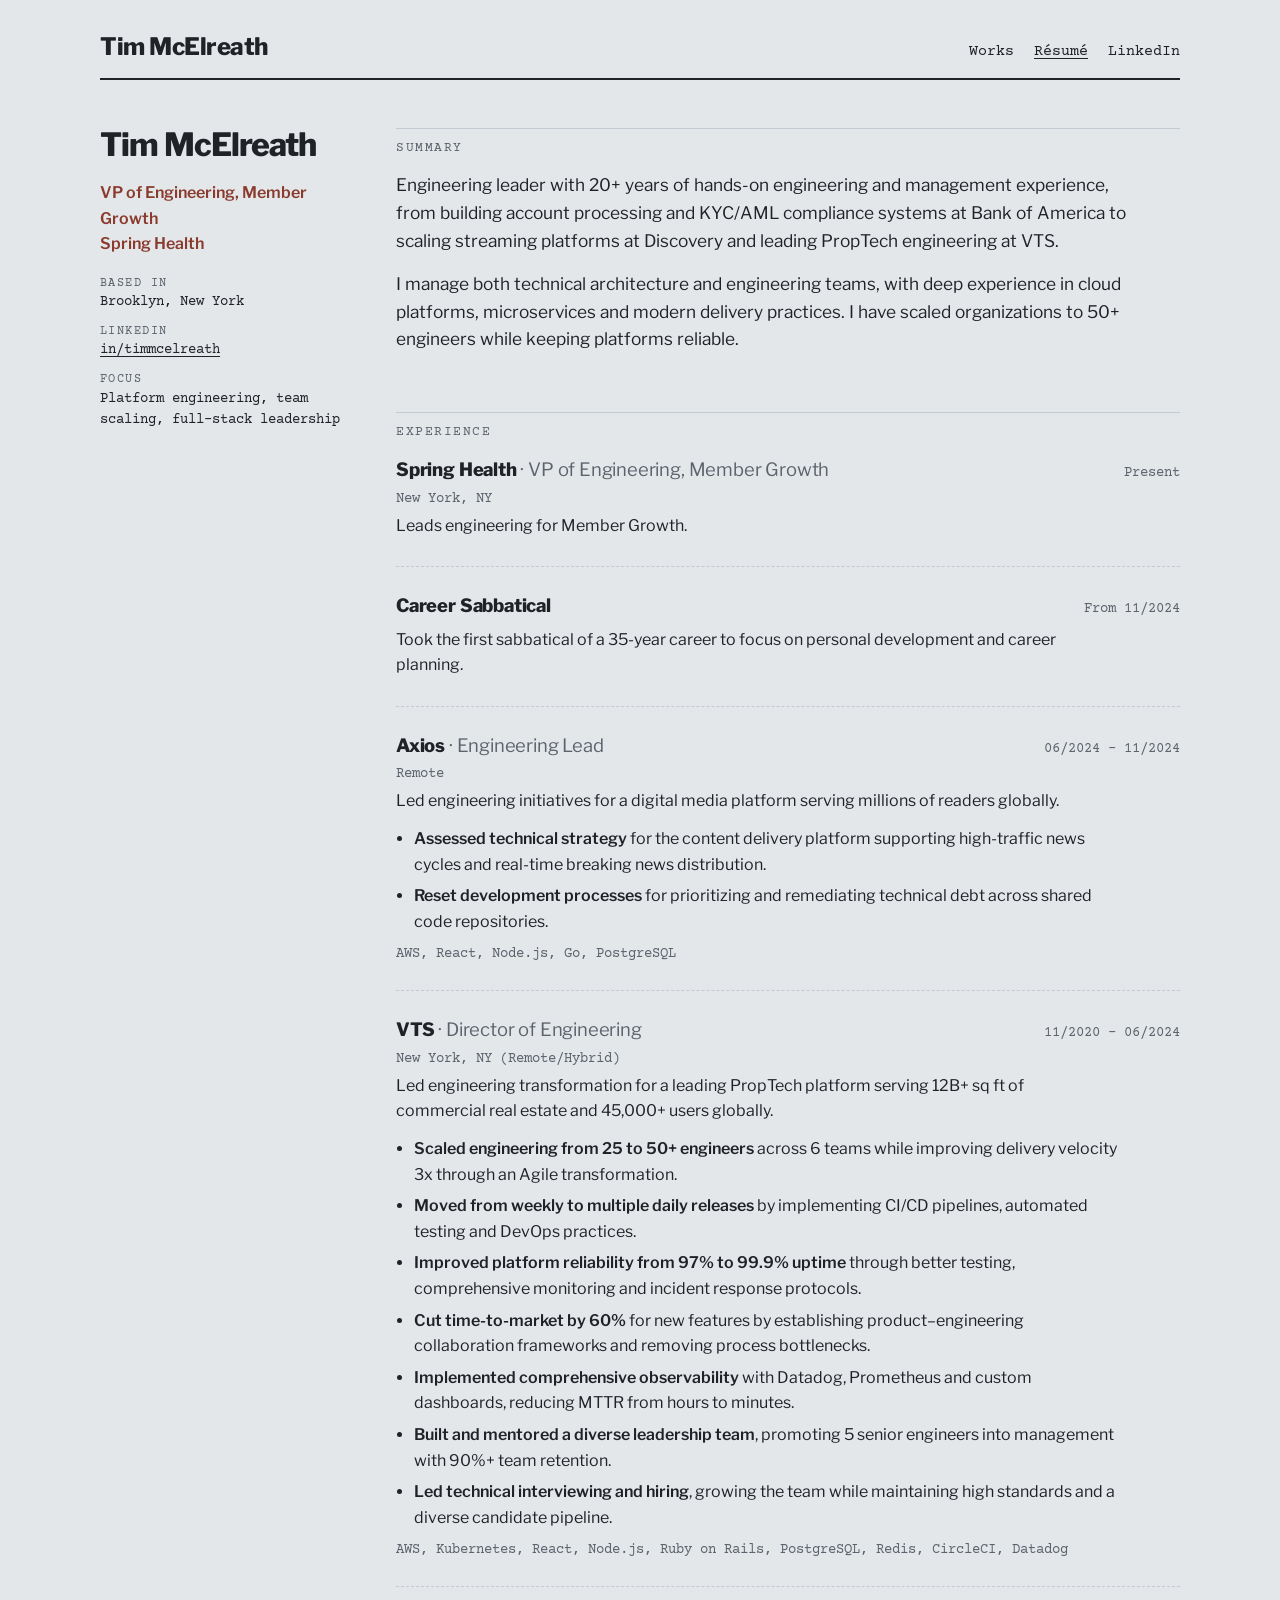
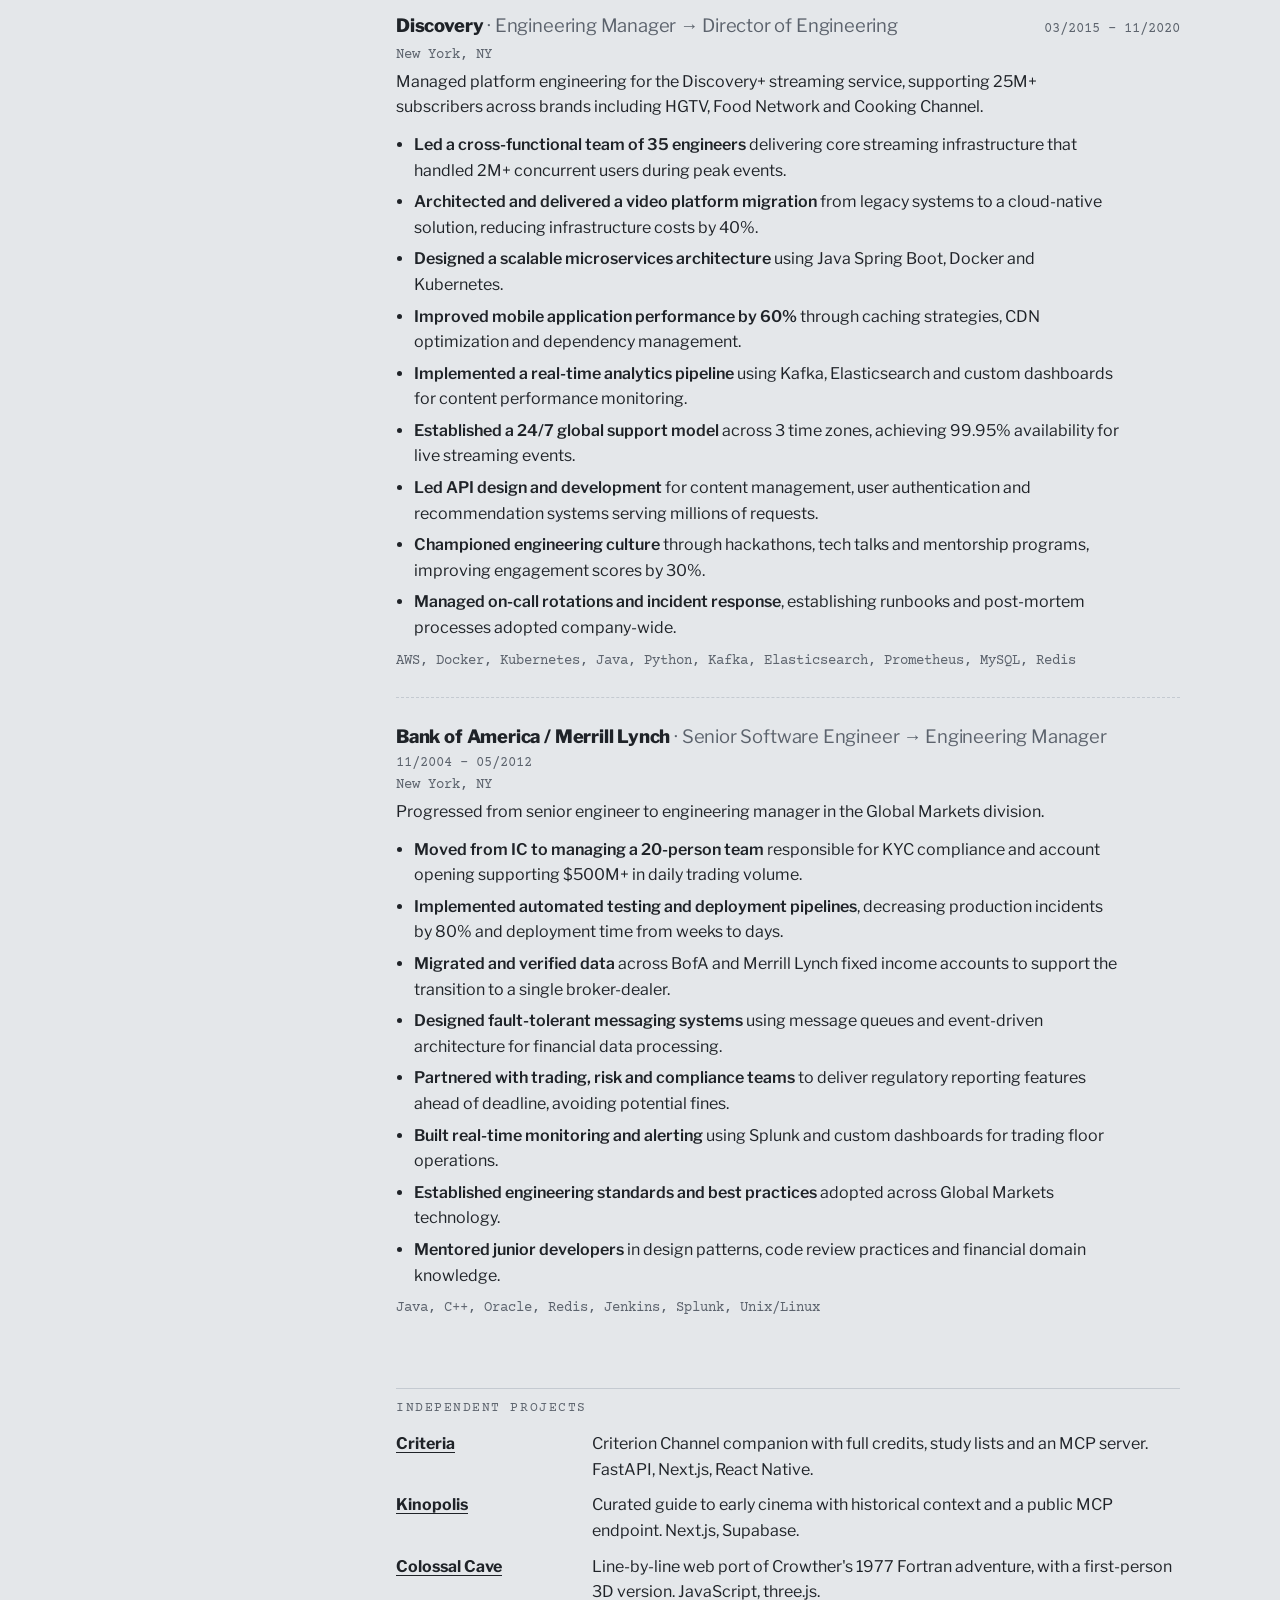
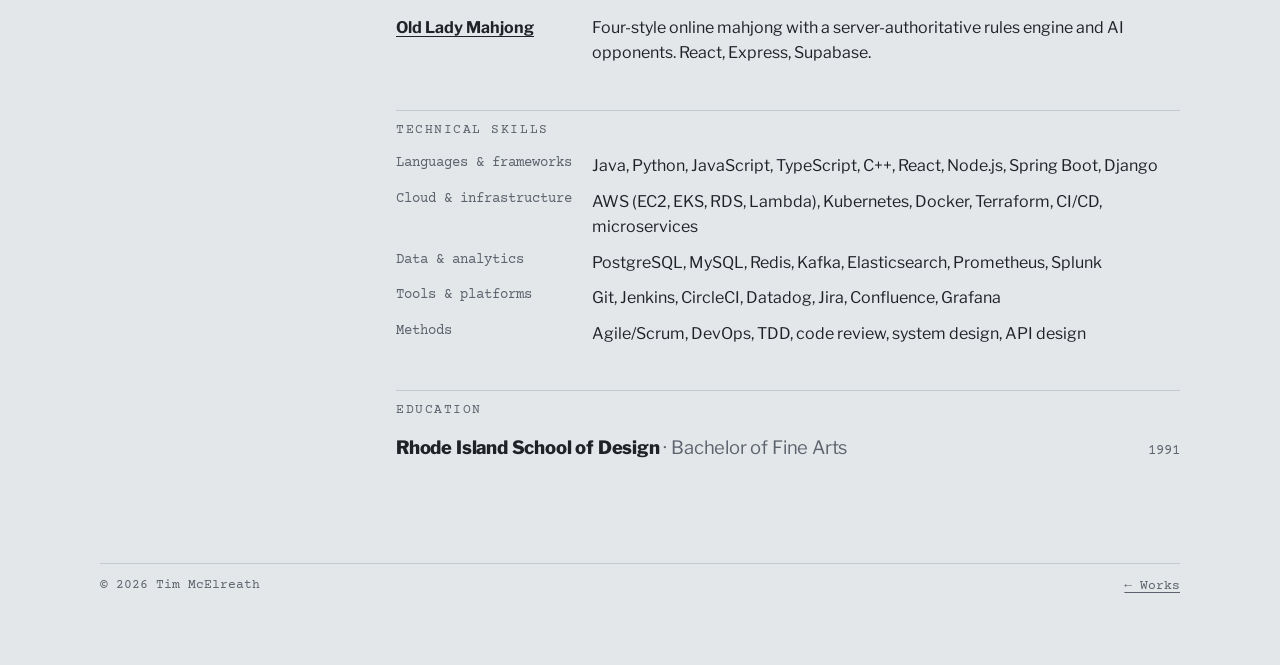
==== resume.html @ aeed2e9d "Add portfolio site with works and résumé Static "wall labels" site for Vercel: a home page presentin" ====
<!doctype html>
<html lang="en">
<head>
<meta charset="utf-8">
<meta name="viewport" content="width=device-width, initial-scale=1, viewport-fit=cover">
<title>Résumé · Tim McElreath</title>
<meta name="description" content="Résumé of Tim McElreath, VP of Engineering, Member Growth at Spring Health.">
<link rel="icon" href="data:image/svg+xml,%3Csvg xmlns='http://www.w3.org/2000/svg' viewBox='0 0 32 32'%3E%3Crect width='32' height='32' fill='%23fbfbf9'/%3E%3Crect x='1' y='1' width='30' height='30' fill='none' stroke='%231f2328' stroke-width='2'/%3E%3Ctext x='16' y='22' font-family='Arial' font-weight='800' font-size='14' text-anchor='middle' fill='%238a3b2e'%3ETM%3C/text%3E%3C/svg%3E">
<link rel="preconnect" href="https://fonts.googleapis.com">
<link rel="preconnect" href="https://fonts.gstatic.com" crossorigin>
<link rel="stylesheet" href="https://fonts.googleapis.com/css2?family=Courier+Prime:wght@400;700&family=Libre+Franklin:wght@400;600;800&display=swap">
<link rel="stylesheet" href="/styles.css">
</head>
<body>
<div class="page">
  <header class="top">
    <a class="name" href="/">Tim McElreath</a>
    <nav aria-label="Primary">
      <a href="/#works">Works</a>
      <a href="/resume" aria-current="page">Résumé</a>
      <a href="https://www.linkedin.com/in/timmcelreath/">LinkedIn</a>
    </nav>
  </header>

  <div class="cv">
    <aside>
      <h1>Tim McElreath</h1>
      <div class="role">VP of Engineering, Member Growth<br>Spring Health</div>
      <dl>
        <div><dt>Based in</dt><dd>Brooklyn, New York</dd></div>
        <div><dt>LinkedIn</dt><dd><a href="https://www.linkedin.com/in/timmcelreath/">in/timmcelreath</a></dd></div>
        <div><dt>Focus</dt><dd>Platform engineering, team scaling, full-stack leadership</dd></div>
      </dl>
    </aside>

    <main>
      <section class="summary">
        <h2>Summary</h2>
        <p>Engineering leader with 20+ years of hands-on engineering and management experience, from building account processing and KYC/AML compliance systems at Bank of America to scaling streaming platforms at Discovery and leading PropTech engineering at VTS.</p>
        <p>I manage both technical architecture and engineering teams, with deep experience in cloud platforms, microservices and modern delivery practices. I have scaled organizations to 50+ engineers while keeping platforms reliable.</p>
      </section>

      <section>
        <h2>Experience</h2>

        <article class="job">
          <header><h3>Spring Health <span>· VP of Engineering, Member Growth</span></h3><time>Present</time></header>
          <span class="where">New York, NY</span>
          <p>Leads engineering for Member Growth.</p>
        </article>

        <article class="job">
          <header><h3>Career Sabbatical</h3><time>From 11/2024</time></header>
          <p>Took the first sabbatical of a 35-year career to focus on personal development and career planning.</p>
        </article>

        <article class="job">
          <header><h3>Axios <span>· Engineering Lead</span></h3><time>06/2024 – 11/2024</time></header>
          <span class="where">Remote</span>
          <p>Led engineering initiatives for a digital media platform serving millions of readers globally.</p>
          <ul>
            <li><strong>Assessed technical strategy</strong> for the content delivery platform supporting high-traffic news cycles and real-time breaking news distribution.</li>
            <li><strong>Reset development processes</strong> for prioritizing and remediating technical debt across shared code repositories.</li>
          </ul>
          <div class="stack">AWS, React, Node.js, Go, PostgreSQL</div>
        </article>

        <article class="job">
          <header><h3>VTS <span>· Director of Engineering</span></h3><time>11/2020 – 06/2024</time></header>
          <span class="where">New York, NY (Remote/Hybrid)</span>
          <p>Led engineering transformation for a leading PropTech platform serving 12B+ sq ft of commercial real estate and 45,000+ users globally.</p>
          <ul>
            <li><strong>Scaled engineering from 25 to 50+ engineers</strong> across 6 teams while improving delivery velocity 3x through an Agile transformation.</li>
            <li><strong>Moved from weekly to multiple daily releases</strong> by implementing CI/CD pipelines, automated testing and DevOps practices.</li>
            <li><strong>Improved platform reliability from 97% to 99.9% uptime</strong> through better testing, comprehensive monitoring and incident response protocols.</li>
            <li><strong>Cut time-to-market by 60%</strong> for new features by establishing product–engineering collaboration frameworks and removing process bottlenecks.</li>
            <li><strong>Implemented comprehensive observability</strong> with Datadog, Prometheus and custom dashboards, reducing MTTR from hours to minutes.</li>
            <li><strong>Built and mentored a diverse leadership team</strong>, promoting 5 senior engineers into management with 90%+ team retention.</li>
            <li><strong>Led technical interviewing and hiring</strong>, growing the team while maintaining high standards and a diverse candidate pipeline.</li>
          </ul>
          <div class="stack">AWS, Kubernetes, React, Node.js, Ruby on Rails, PostgreSQL, Redis, CircleCI, Datadog</div>
        </article>

        <article class="job">
          <header><h3>Discovery <span>· Engineering Manager → Director of Engineering</span></h3><time>03/2015 – 11/2020</time></header>
          <span class="where">New York, NY</span>
          <p>Managed platform engineering for the Discovery+ streaming service, supporting 25M+ subscribers across brands including HGTV, Food Network and Cooking Channel.</p>
          <ul>
            <li><strong>Led a cross-functional team of 35 engineers</strong> delivering core streaming infrastructure that handled 2M+ concurrent users during peak events.</li>
            <li><strong>Architected and delivered a video platform migration</strong> from legacy systems to a cloud-native solution, reducing infrastructure costs by 40%.</li>
            <li><strong>Designed a scalable microservices architecture</strong> using Java Spring Boot, Docker and Kubernetes.</li>
            <li><strong>Improved mobile application performance by 60%</strong> through caching strategies, CDN optimization and dependency management.</li>
            <li><strong>Implemented a real-time analytics pipeline</strong> using Kafka, Elasticsearch and custom dashboards for content performance monitoring.</li>
            <li><strong>Established a 24/7 global support model</strong> across 3 time zones, achieving 99.95% availability for live streaming events.</li>
            <li><strong>Led API design and development</strong> for content management, user authentication and recommendation systems serving millions of requests.</li>
            <li><strong>Championed engineering culture</strong> through hackathons, tech talks and mentorship programs, improving engagement scores by 30%.</li>
            <li><strong>Managed on-call rotations and incident response</strong>, establishing runbooks and post-mortem processes adopted company-wide.</li>
          </ul>
          <div class="stack">AWS, Docker, Kubernetes, Java, Python, Kafka, Elasticsearch, Prometheus, MySQL, Redis</div>
        </article>

        <article class="job">
          <header><h3>Bank of America / Merrill Lynch <span>· Senior Software Engineer → Engineering Manager</span></h3><time>11/2004 – 05/2012</time></header>
          <span class="where">New York, NY</span>
          <p>Progressed from senior engineer to engineering manager in the Global Markets division.</p>
          <ul>
            <li><strong>Moved from IC to managing a 20-person team</strong> responsible for KYC compliance and account opening supporting $500M+ in daily trading volume.</li>
            <li><strong>Implemented automated testing and deployment pipelines</strong>, decreasing production incidents by 80% and deployment time from weeks to days.</li>
            <li><strong>Migrated and verified data</strong> across BofA and Merrill Lynch fixed income accounts to support the transition to a single broker-dealer.</li>
            <li><strong>Designed fault-tolerant messaging systems</strong> using message queues and event-driven architecture for financial data processing.</li>
            <li><strong>Partnered with trading, risk and compliance teams</strong> to deliver regulatory reporting features ahead of deadline, avoiding potential fines.</li>
            <li><strong>Built real-time monitoring and alerting</strong> using Splunk and custom dashboards for trading floor operations.</li>
            <li><strong>Established engineering standards and best practices</strong> adopted across Global Markets technology.</li>
            <li><strong>Mentored junior developers</strong> in design patterns, code review practices and financial domain knowledge.</li>
          </ul>
          <div class="stack">Java, C++, Oracle, Redis, Jenkins, Splunk, Unix/Linux</div>
        </article>
      </section>

      <section>
        <h2>Independent projects</h2>
        <ul class="projects">
          <li><b><a href="https://search-criteria.com">Criteria</a></b><span>Criterion Channel companion with full credits, study lists and an MCP server. FastAPI, Next.js, React Native.</span></li>
          <li><b><a href="https://www.kino-polis.com">Kinopolis</a></b><span>Curated guide to early cinema with historical context and a public MCP endpoint. Next.js, Supabase.</span></li>
          <li><b><a href="https://colossalcave.io">Colossal Cave</a></b><span>Line-by-line web port of Crowther's 1977 Fortran adventure, with a first-person 3D version. JavaScript, three.js.</span></li>
          <li><b><a href="https://www.oldladymahjong.com">Old Lady Mahjong</a></b><span>Four-style online mahjong with a server-authoritative rules engine and AI opponents. React, Express, Supabase.</span></li>
        </ul>
      </section>

      <section>
        <h2>Technical skills</h2>
        <dl class="skills">
          <dt>Languages &amp; frameworks</dt><dd>Java, Python, JavaScript, TypeScript, C++, React, Node.js, Spring Boot, Django</dd>
          <dt>Cloud &amp; infrastructure</dt><dd>AWS (EC2, EKS, RDS, Lambda), Kubernetes, Docker, Terraform, CI/CD, microservices</dd>
          <dt>Data &amp; analytics</dt><dd>PostgreSQL, MySQL, Redis, Kafka, Elasticsearch, Prometheus, Splunk</dd>
          <dt>Tools &amp; platforms</dt><dd>Git, Jenkins, CircleCI, Datadog, Jira, Confluence, Grafana</dd>
          <dt>Methods</dt><dd>Agile/Scrum, DevOps, TDD, code review, system design, API design</dd>
        </dl>
      </section>

      <section>
        <h2>Education</h2>
        <article class="job">
          <header><h3>Rhode Island School of Design <span>· Bachelor of Fine Arts</span></h3><time>1991</time></header>
        </article>
      </section>
    </main>
  </div>

  <footer>
    <span>© 2026 Tim McElreath</span>
    <a href="/">← Works</a>
  </footer>
</div>
</body>
</html>
---- styles.css ----
/* Wall Labels — the site as a small gallery: cool wall, card-stock labels, plates above captions.
   Display: Libre Franklin (heavy). Record and accession lines: Courier Prime. */
:root {
  --wall: #e4e7ea;
  --card: #fbfbf9;
  --ink: #1f2328;
  --muted: #5c636d;
  --rule: #c4cad1;
  --accent: #8a3b2e;
  --sans: "Libre Franklin", "Helvetica Neue", Arial, sans-serif;
  --mono: "Courier Prime", "Courier New", Courier, monospace;
  color-scheme: light;
}
@media (prefers-color-scheme: dark) {
  :root:not([data-theme="light"]) {
    --wall: #16181b; --card: #1f2226; --ink: #e6e8eb; --muted: #9ba2ac; --rule: #353a42; --accent: #e09583;
    color-scheme: dark;
  }
}
:root[data-theme="dark"] {
  --wall: #16181b; --card: #1f2226; --ink: #e6e8eb; --muted: #9ba2ac; --rule: #353a42; --accent: #e09583;
  color-scheme: dark;
}

*, *::before, *::after { box-sizing: border-box; }
html { -webkit-text-size-adjust: 100%; }
body {
  margin: 0;
  background: var(--wall);
  color: var(--ink);
  font: 400 1rem/1.6 var(--sans);
}
img { max-width: 100%; }
a { color: inherit; text-decoration-thickness: 1px; text-underline-offset: 3px; }
a:hover { color: var(--accent); }
:focus-visible { outline: 2px solid var(--accent); outline-offset: 3px; }

.page { max-width: 1120px; margin: 0 auto; padding-inline: 20px; padding-block: 28px 72px; }

/* Masthead */
.top {
  display: flex; flex-wrap: wrap; gap: 12px 24px;
  justify-content: space-between; align-items: baseline;
  border-bottom: 2px solid var(--ink); padding-bottom: 12px;
}
.name { font-weight: 800; font-size: 1.5rem; letter-spacing: -0.02em; text-decoration: none; }
.top nav { display: flex; flex-wrap: wrap; gap: 6px 20px; font: 400 0.95rem var(--mono); }
.top nav a { text-decoration: none; }
.top nav a[aria-current="page"] { text-decoration: underline; }

/* Intro */
.intro { display: grid; grid-template-columns: minmax(0, 1.6fr) minmax(0, 1fr); gap: 24px 48px; padding-block: 56px 48px; align-items: end; }
@media (max-width: 760px) { .intro { grid-template-columns: minmax(0, 1fr); padding-block: 36px 32px; } }
.intro h1 {
  margin: 0; font-weight: 800; font-size: clamp(2rem, 5vw, 3.4rem);
  line-height: 1.04; letter-spacing: -0.035em; text-wrap: balance;
}
.tombstone { font: 400 0.95rem/1.6 var(--mono); color: var(--muted); }
.tombstone strong { color: var(--ink); font-family: var(--sans); font-weight: 800; }

.section-head {
  display: flex; justify-content: space-between; align-items: baseline; gap: 12px;
  border-top: 1px solid var(--rule); padding-top: 12px; margin-bottom: 20px;
  font: 400 0.8rem var(--mono); letter-spacing: 0.12em; text-transform: uppercase; color: var(--muted);
}

/* Works */
.works { display: grid; grid-template-columns: repeat(2, minmax(0, 1fr)); gap: 40px 32px; }
@media (max-width: 760px) { .works { grid-template-columns: minmax(0, 1fr); } }
.work { display: grid; gap: 14px; align-content: start; min-width: 0; }

.label {
  background: var(--card); border: 1px solid var(--rule);
  padding: 16px 18px; display: grid; gap: 6px;
  font: 400 0.92rem/1.5 var(--mono);
}
.label .acc { justify-self: end; color: var(--accent); font-weight: 700; font-size: 0.82rem; margin-bottom: -26px; }
.label h2 { margin: 0; font: 800 1.3rem/1.15 var(--sans); letter-spacing: -0.015em; padding-right: 7ch; }
.label .medium { color: var(--muted); }
.label p { margin: 4px 0 0; font: 400 0.98rem/1.55 var(--sans); max-width: 60ch; }
.label .visit { margin-top: 6px; font-weight: 700; }

/* Plates: each reproduces the project's own look, so they keep fixed colors in both themes */
.plate {
  aspect-ratio: 4 / 3; max-width: 100%; position: relative; overflow: hidden;
  display: grid; place-items: center; text-decoration: none;
  box-shadow: 0 1px 0 var(--rule), 0 18px 34px -22px rgba(0, 0, 0, 0.55);
  transition: transform 0.25s ease;
}
a.plate:hover { transform: translateY(-3px); color: inherit; }
@media (prefers-reduced-motion: reduce) { a.plate:hover { transform: none; } }

.plate-kino { background: #0c0b0a; color: #efe9dc; font-family: "IM Fell English", Georgia, serif; }
.plate-kino .frame { position: absolute; inset: 7%; border: 1px solid #8b8070; outline: 1px solid #5a5248; outline-offset: 5px; }
.plate-kino .card { position: relative; text-align: center; padding: 0 14%; display: grid; gap: 0.5em; }
.plate-kino .card small { font-family: "IM Fell English SC", Georgia, serif; letter-spacing: 0.3em; font-size: clamp(0.7rem, 1.6vw, 0.9rem); color: #b8ab94; }
.plate-kino .card em { font-size: clamp(1.15rem, 2.8vw, 1.65rem); line-height: 1.25; }

.plate-criteria { background: #0b0a09; color: #ece7de; place-items: stretch; }
.plate-criteria .bill { display: grid; grid-template-rows: auto 1fr auto; padding: 7% 8%; gap: 10px; }
.plate-criteria .k { font: 400 0.72rem var(--mono); letter-spacing: 0.16em; color: #8a847a; display: flex; justify-content: space-between; border-bottom: 1px solid #2c2a27; padding-bottom: 8px; }
.plate-criteria ol { list-style: none; margin: 0; padding: 0; display: grid; align-content: center; gap: 0.55em; }
.plate-criteria li { display: grid; grid-template-columns: 3.2em minmax(0, 1fr); gap: 0.6em; align-items: baseline; }
.plate-criteria li span { font: 400 0.75rem var(--mono); color: #8a847a; font-variant-numeric: tabular-nums; }
.plate-criteria li b { font: 400 clamp(1rem, 2.4vw, 1.3rem)/1.2 Georgia, "Times New Roman", serif; }
.plate-criteria .rec { font: 400 0.72rem var(--mono); color: #aaa49a; }

.plate-cave { background: #050805; color: #3cf63c; place-items: stretch; font: 400 clamp(1rem, 2.3vw, 1.3rem)/1.25 "VT323", var(--mono); text-shadow: 0 0 6px rgba(60, 246, 60, 0.35); }
.plate-cave .screen { padding: 7% 8%; display: grid; align-content: start; gap: 0.8em; }
.plate-cave .screen p { margin: 0; }
.plate-cave .dim { color: #1e9a1e; }
.plate-cave .cur::after { content: "\2588"; animation: blink 1.1s steps(1) infinite; }
@keyframes blink { 50% { opacity: 0; } }
@media (prefers-reduced-motion: reduce) { .plate-cave .cur::after { animation: none; } }

.plate-mahjong { background: #6e1c18; }
.plate-mahjong .felt {
  position: absolute; inset: 8%; background: radial-gradient(ellipse at 50% 40%, #2b6b4b, #174431 75%);
  box-shadow: inset 0 0 0 2px #4a1210, inset 0 0 40px rgba(0, 0, 0, 0.35);
  display: grid; place-items: center;
}
.plate-mahjong .rack { display: flex; gap: clamp(4px, 1.2vw, 8px); }
.plate-mahjong .tile {
  width: clamp(36px, 8vw, 54px); aspect-ratio: 3 / 4; background: linear-gradient(#fbf7ec, #ece4cf);
  border-radius: 5px; box-shadow: 0 3px 0 #c9b98f, 0 6px 10px rgba(0, 0, 0, 0.35);
  display: grid; place-items: center;
  font: 700 clamp(1.2rem, 3.6vw, 1.9rem)/1 "Noto Serif TC", "Songti SC", "PMingLiU", serif;
}
.plate-mahjong .red { color: #b3221b; }
.plate-mahjong .green { color: #1f6b3a; }
.plate-mahjong .blue { color: #1d3c78; }
.plate-mahjong .auntie { position: absolute; bottom: 9%; font: 400 0.75rem var(--mono); color: #d9ccb0; letter-spacing: 0.08em; }

/* About strip */
.about { margin-top: 64px; display: grid; grid-template-columns: minmax(0, 1fr) minmax(0, 1.6fr); gap: 24px 48px; }
@media (max-width: 760px) { .about { grid-template-columns: minmax(0, 1fr); } }
.about h2 { margin: 0; font-weight: 800; font-size: 1.5rem; letter-spacing: -0.02em; text-wrap: balance; }
.about p { margin: 0 0 1em; max-width: 62ch; }
.cta { display: flex; flex-wrap: wrap; gap: 10px 24px; font: 700 0.95rem var(--mono); }

footer { margin-top: 72px; border-top: 1px solid var(--rule); padding-top: 14px; display: flex; flex-wrap: wrap; justify-content: space-between; gap: 8px; font: 400 0.8rem var(--mono); color: var(--muted); }

/* Résumé */
.cv { display: grid; grid-template-columns: minmax(0, 15rem) minmax(0, 1fr); gap: 32px 56px; padding-top: 48px; }
@media (max-width: 820px) { .cv { grid-template-columns: minmax(0, 1fr); padding-top: 32px; } }
.cv aside { align-self: start; position: sticky; top: calc(env(safe-area-inset-top, 0px) + 24px); display: grid; gap: 18px; }
@media (max-width: 820px) { .cv aside { position: static; } }
.cv aside h1 { margin: 0; font-weight: 800; font-size: 2rem; line-height: 1.05; letter-spacing: -0.03em; }
.cv aside .role { color: var(--accent); font-weight: 600; }
.cv aside dl { margin: 0; display: grid; gap: 10px; font: 400 0.9rem/1.45 var(--mono); }
.cv aside dt { color: var(--muted); font-size: 0.75rem; letter-spacing: 0.12em; text-transform: uppercase; }
.cv aside dd { margin: 0; overflow-wrap: anywhere; }
.cv main { min-width: 0; display: grid; gap: 44px; }
.cv section > h2 {
  margin: 0 0 16px; font: 400 0.8rem var(--mono); letter-spacing: 0.12em; text-transform: uppercase;
  color: var(--muted); border-top: 1px solid var(--rule); padding-top: 12px;
}
.cv .summary p { margin: 0 0 0.9em; font-size: 1.08rem; max-width: 62ch; }
.job { display: grid; gap: 6px; padding-bottom: 28px; }
.job + .job { border-top: 1px dashed var(--rule); padding-top: 24px; }
.job header { display: flex; flex-wrap: wrap; justify-content: space-between; gap: 4px 16px; align-items: baseline; }
.job h3 { margin: 0; font-weight: 800; font-size: 1.15rem; letter-spacing: -0.01em; }
.job h3 span { font-weight: 400; color: var(--muted); }
.job time, .job .where { font: 400 0.88rem var(--mono); color: var(--muted); font-variant-numeric: tabular-nums; }
.job p { margin: 0; max-width: 64ch; }
.job ul { margin: 6px 0 0; padding-left: 1.1em; display: grid; gap: 6px; max-width: 66ch; }
.job ul strong { font-weight: 600; }
.job .stack { font: 400 0.85rem var(--mono); color: var(--muted); margin-top: 6px; }
.skills { margin: 0; display: grid; grid-template-columns: minmax(0, 11rem) minmax(0, 1fr); gap: 10px 20px; }
@media (max-width: 560px) { .skills { grid-template-columns: minmax(0, 1fr); gap: 2px 0; } .skills dd { margin-bottom: 10px; } }
.skills dt { font: 400 0.85rem/1.6 var(--mono); color: var(--muted); }
.skills dd { margin: 0; }
.projects { list-style: none; margin: 0; padding: 0; display: grid; gap: 10px; }
.projects li { display: grid; grid-template-columns: minmax(0, 11rem) minmax(0, 1fr); gap: 4px 20px; }
@media (max-width: 560px) { .projects li { grid-template-columns: minmax(0, 1fr); } }
.projects b { font-weight: 700; }
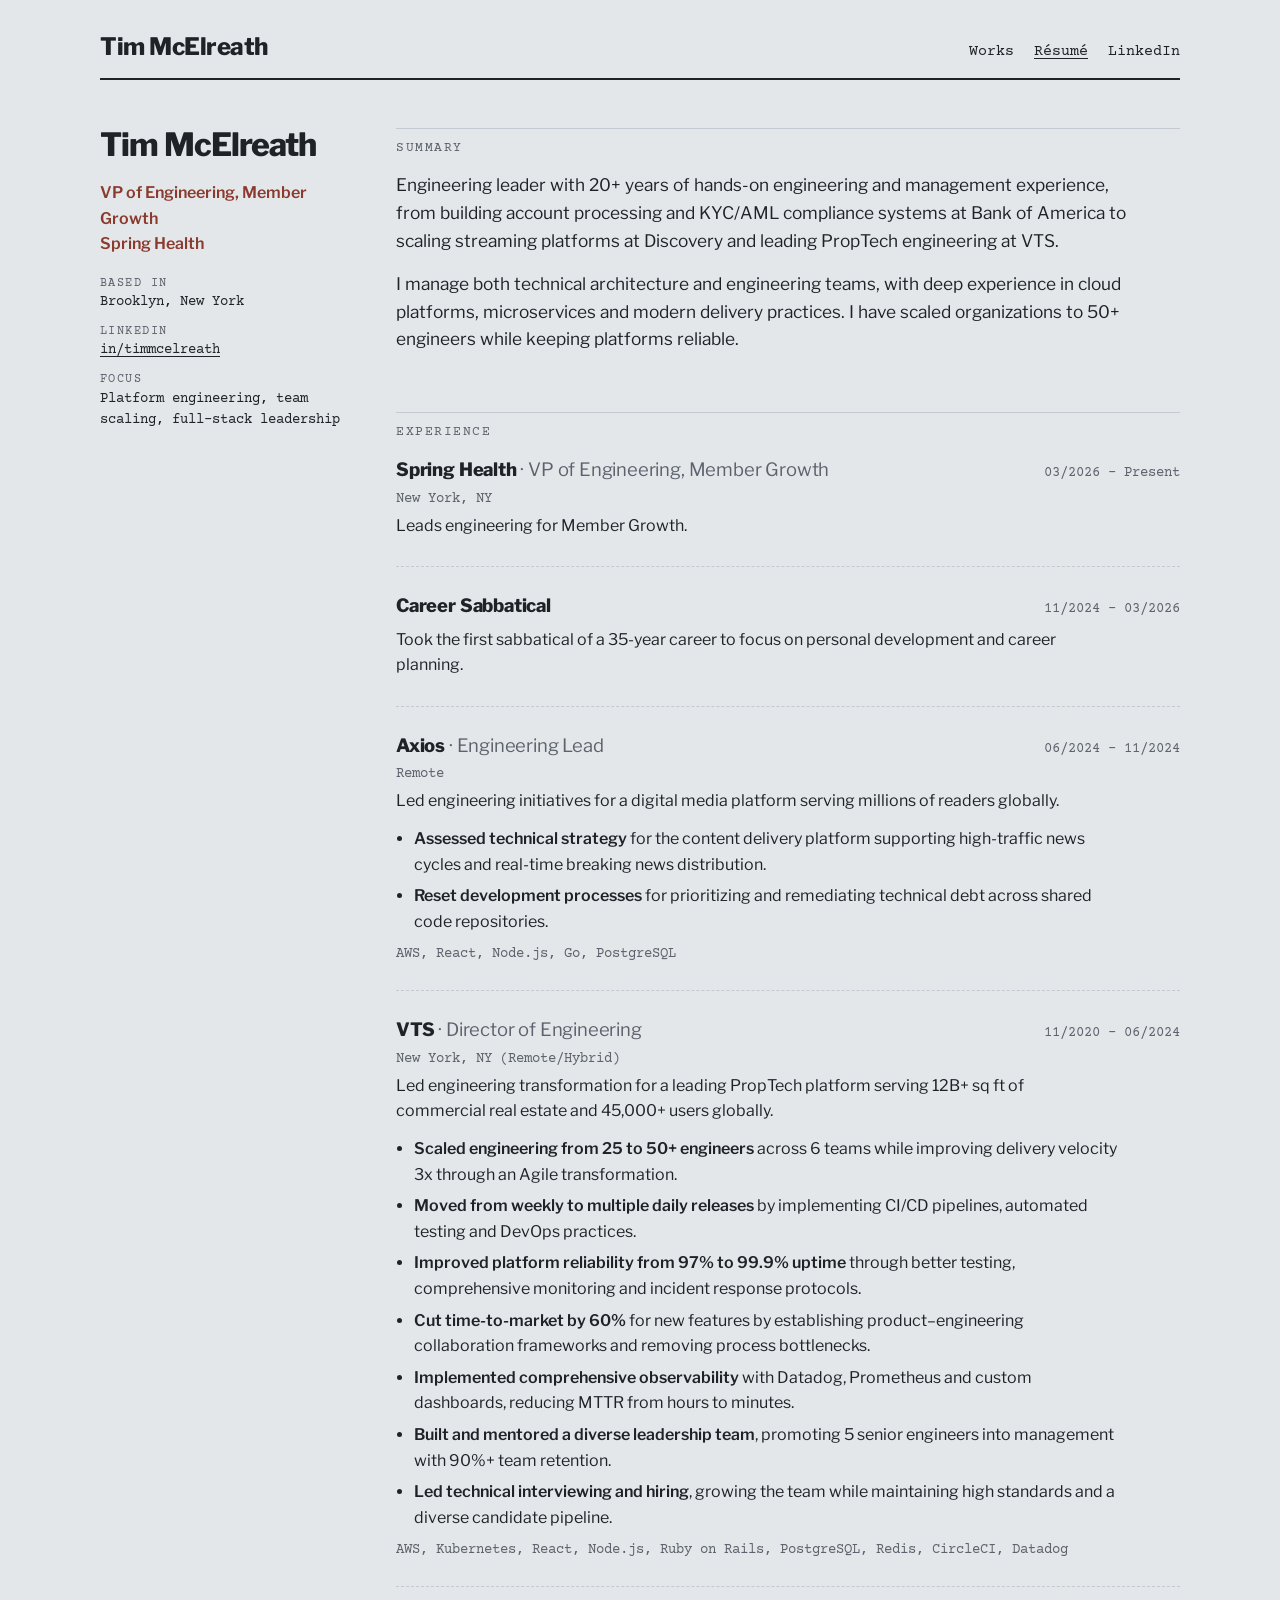
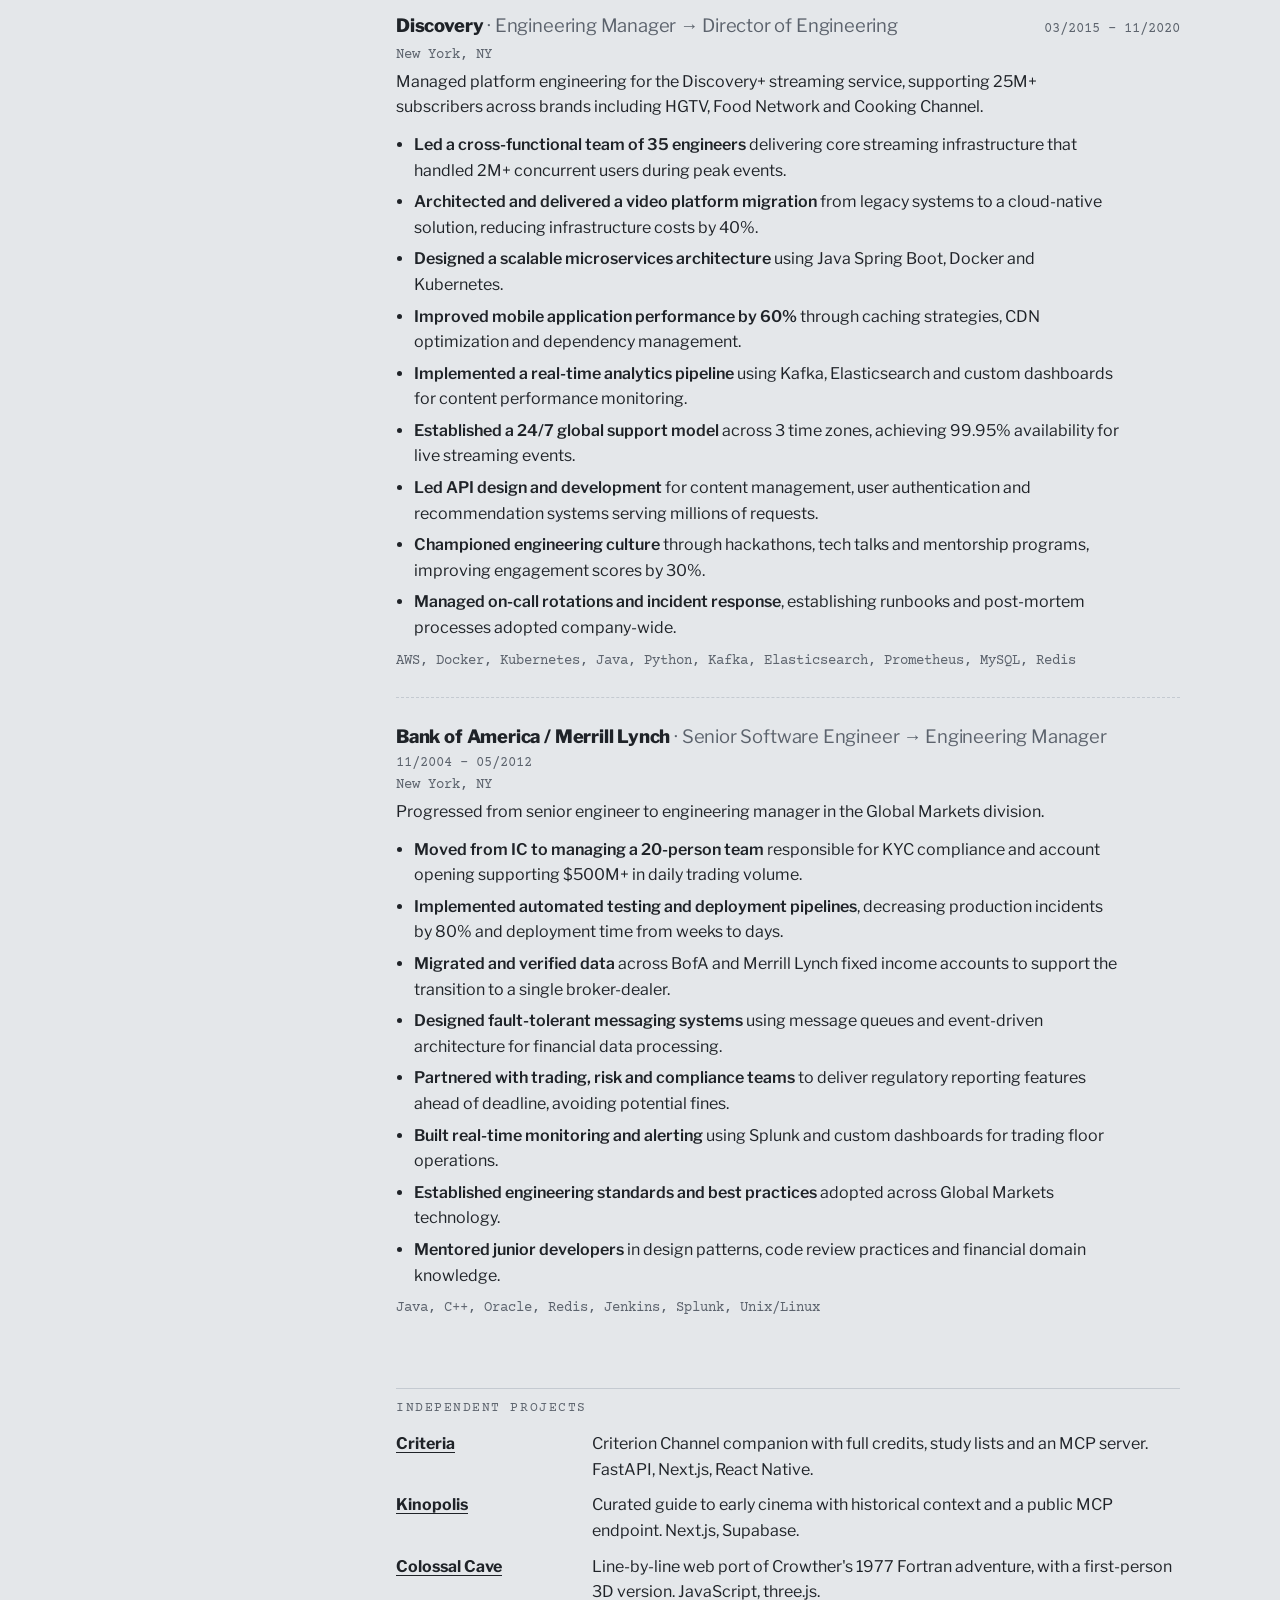
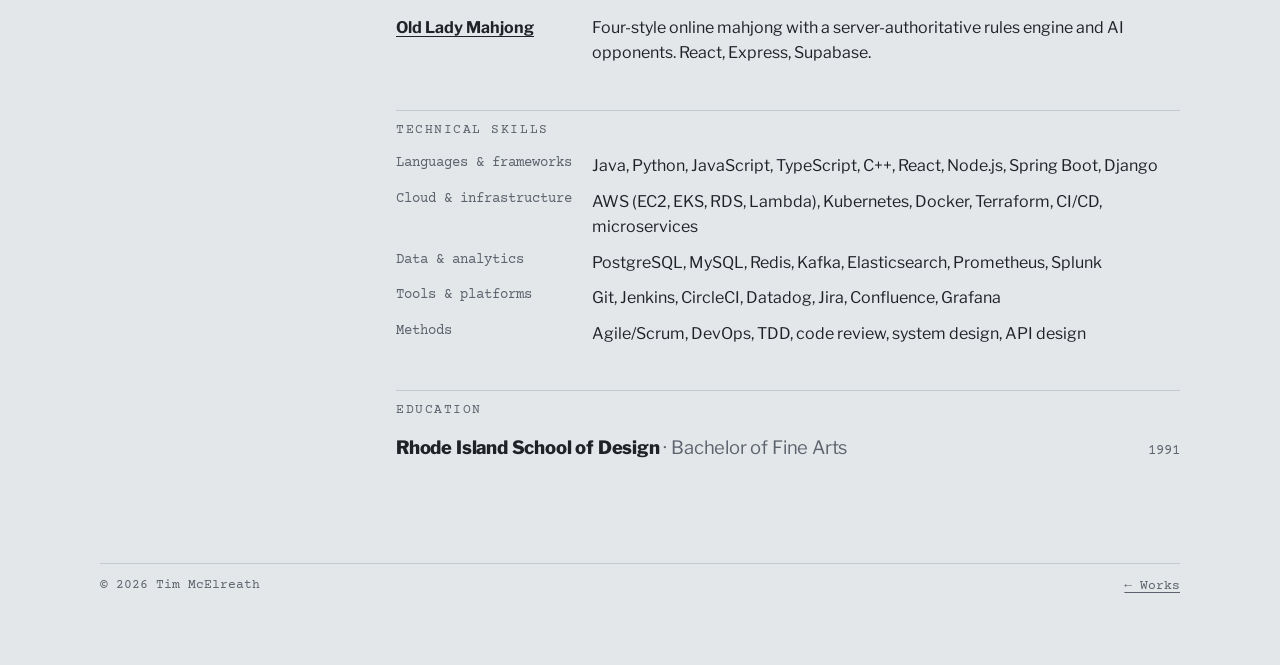
==== commit c995683b: "Add Spring Health start date and sabbatical end date Co-Authored-By: Claude Opus 5.5 <noreply@anthro" ====
--- a/resume.html
+++ b/resume.html
@@ -44,13 +44,13 @@
         <h2>Experience</h2>
 
         <article class="job">
-          <header><h3>Spring Health <span>· VP of Engineering, Member Growth</span></h3><time>Present</time></header>
+          <header><h3>Spring Health <span>· VP of Engineering, Member Growth</span></h3><time>03/2026 – Present</time></header>
           <span class="where">New York, NY</span>
           <p>Leads engineering for Member Growth.</p>
         </article>
 
         <article class="job">
-          <header><h3>Career Sabbatical</h3><time>From 11/2024</time></header>
+          <header><h3>Career Sabbatical</h3><time>11/2024 – 03/2026</time></header>
           <p>Took the first sabbatical of a 35-year career to focus on personal development and career planning.</p>
         </article>
 
